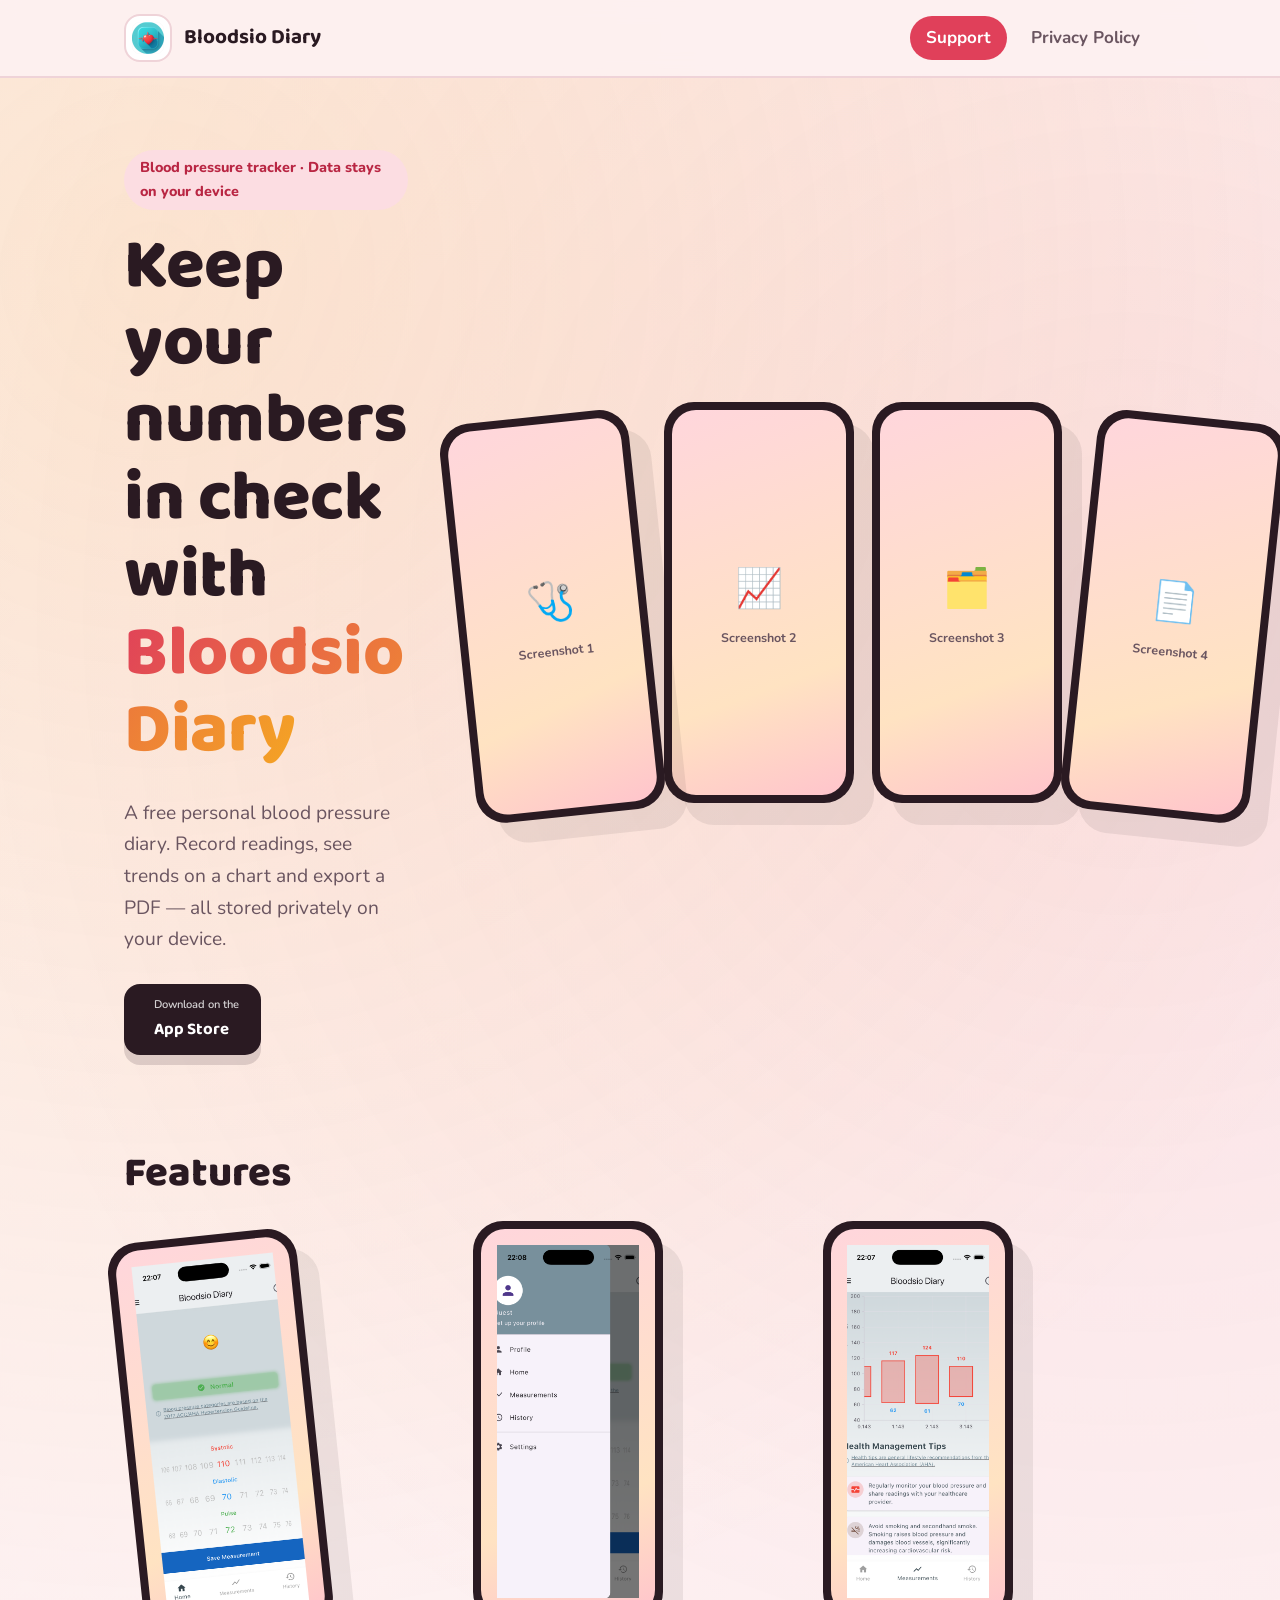
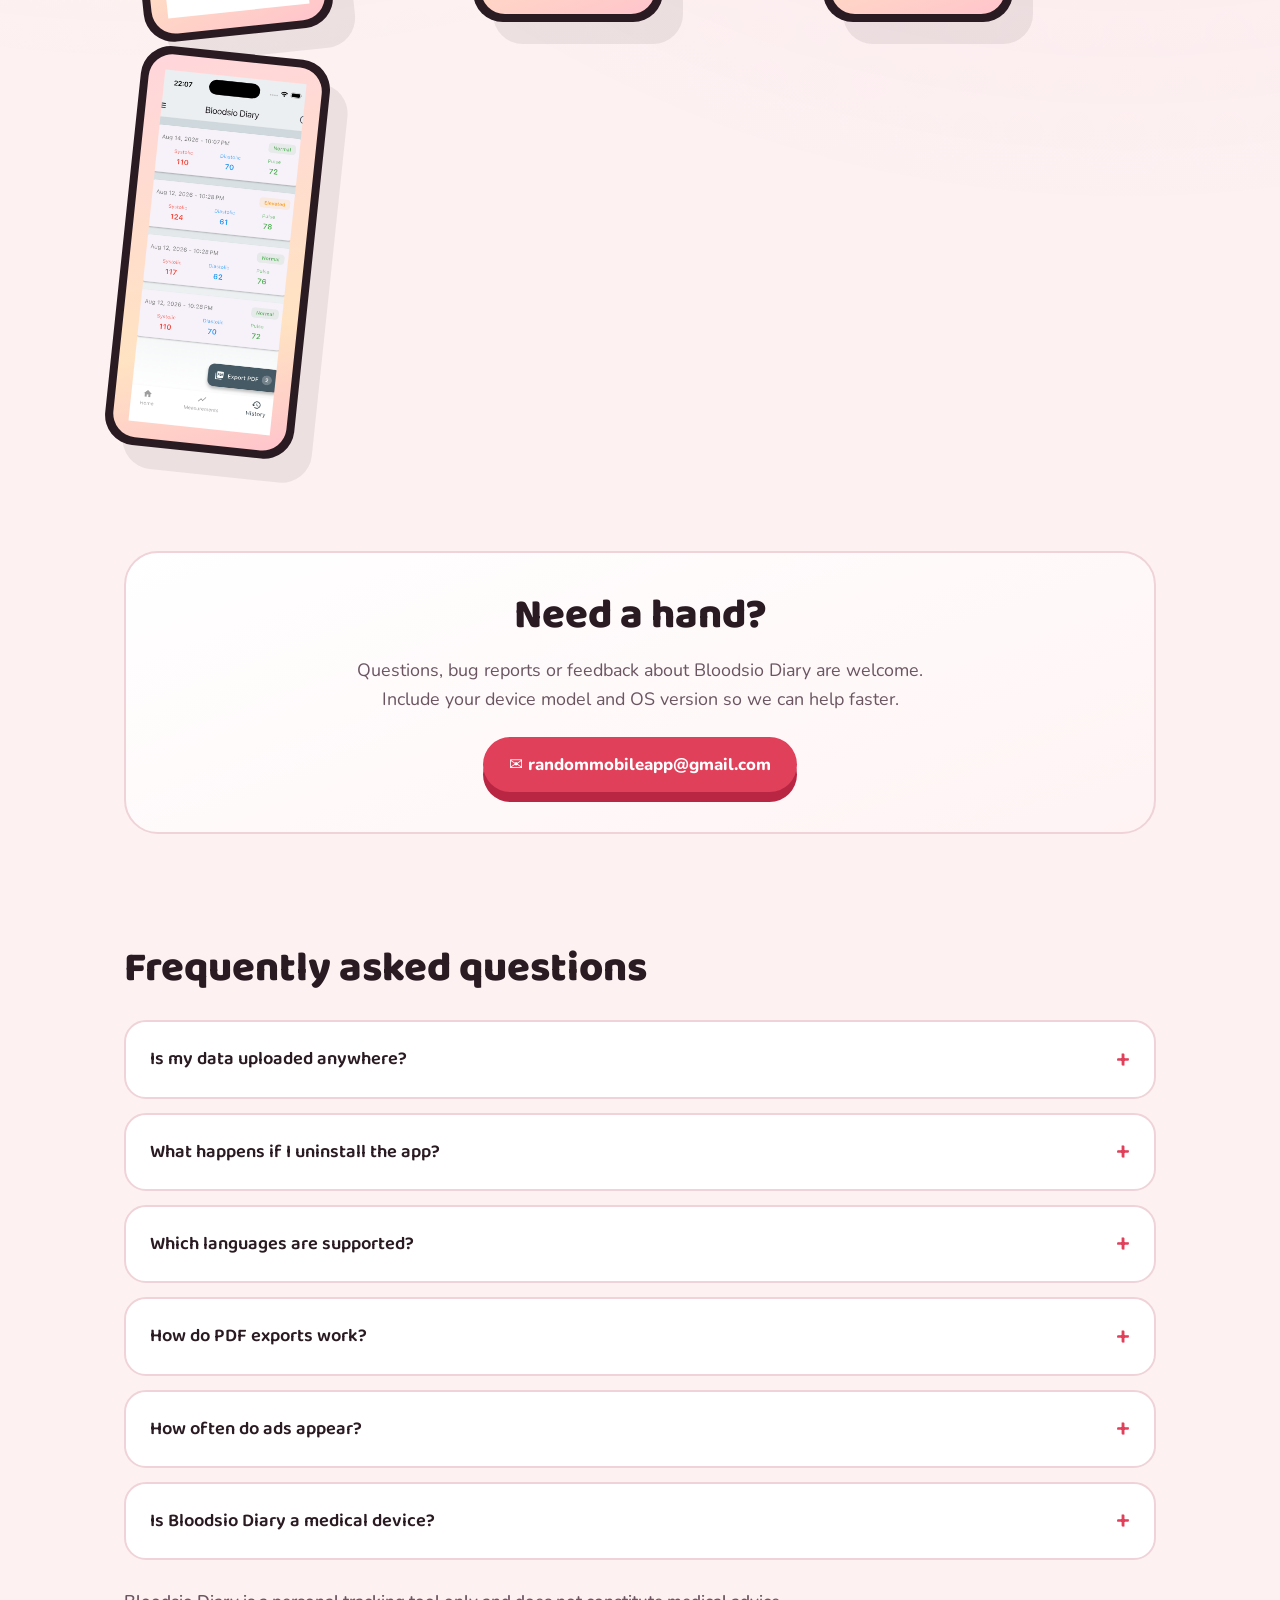
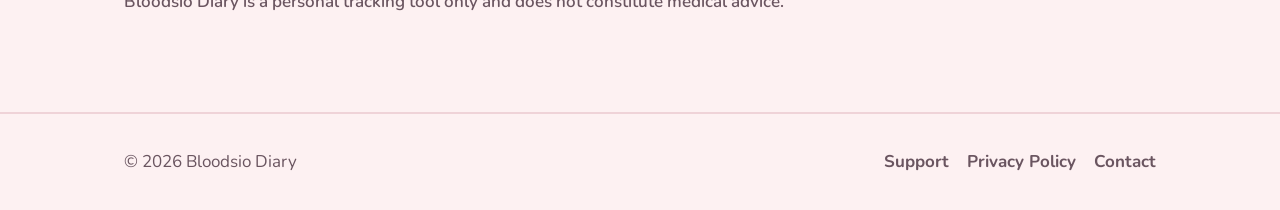
==== index.html @ 413f2391 "Add files via upload" ====
<!DOCTYPE html>
<html lang="en">
<head>
  <meta charset="UTF-8" />
  <meta name="viewport" content="width=device-width, initial-scale=1" />
  <title>Bloodsio Diary — Support</title>
  <meta name="description" content="Support and help for Bloodsio Diary, a free personal blood pressure tracking app. Contact us with questions, bug reports, or feedback." />
  <meta name="referrer" content="origin" />
  <meta property="og:title" content="Bloodsio Diary" />
  <meta property="og:type" content="website" />
  <meta property="og:description" content="Support and help for Bloodsio Diary." />
  <link rel="icon" type="image/svg+xml" href="/images/logo.svg" />
  <link rel="icon" type="image/png" sizes="32x32" href="/images/logo.png" />
  <link rel="preconnect" href="https://fonts.googleapis.com" />
  <link rel="preconnect" href="https://fonts.gstatic.com" crossorigin />
  <link href="https://fonts.googleapis.com/css2?family=Baloo+2:wght@500;600;700;800&family=Nunito:wght@400;600;700;800&display=swap" rel="stylesheet" />
  <link rel="stylesheet" href="styles.css" />
</head>
<body>
  <header class="site-header">
    <nav class="nav" aria-label="Primary">
      <a class="brand" href="index.html">
        <span class="logo"><img src="images/logo.png"></span>
        <span class="name">Bloodsio Diary</span>
      </a>
      <div class="nav-links">
        <a href="index.html" class="active">Support</a>
        <a href="privacy-policy.html">Privacy&nbsp;Policy</a>
      </div>
    </nav>
  </header>

  <main>
    <section class="hero">
      <div class="wrap hero-grid">
        <div>
          <span class="eyebrow">Blood pressure tracker · Data stays on your device</span>
          <h1>Keep your numbers in check with <span class="glaze">Bloodsio Diary</span></h1>
          <p class="lead">A free personal blood pressure diary. Record readings, see trends on a chart and export a PDF — all stored privately on your device.</p>
          <div class="badges">
            <!-- Replace href="#" with your store link -->
            <a class="store-badge" href="#" aria-label="Download the app">
              <span class="ico" aria-hidden="true"></span>
              <span><small>Download on the</small><b>App Store</b></span>
            </a>
          </div>
        </div>

        <div class="phones" aria-hidden="true">
          <!-- Replace the placeholder screens with your own screenshots:
               <div class="screen"><img src="images/screen-1.png" alt="Bloodsio Diary screen"></div> -->
          <div class="phone tilt-l"><div class="screen"><div><div class="ph-emoji">🩺</div><div class="ph-note">Screenshot 1</div></div></div></div>
          <div class="phone"><div class="screen"><div><div class="ph-emoji">📈</div><div class="ph-note">Screenshot 2</div></div></div></div>
          <div class="phone"><div class="screen"><div><div class="ph-emoji">🗂️</div><div class="ph-note">Screenshot 3</div></div></div></div>
          <div class="phone tilt-r"><div class="screen"><div><div class="ph-emoji">📄</div><div class="ph-note">Screenshot 4</div></div></div></div>
        </div>
      </div>
    </section>

    <section class="section" id="features">
      <div class="wrap">
        <h2>Features</h2>
        <div class="info-grid">
          <div class="phone tilt-l">
            <div class="screen"><img src="images/screen-1.png" alt="Oynanış"></div>
          </div>
          <div class="phone">
            <div class="screen"><img src="images/screen-2.png" alt="Oynanış"></div>
          </div>
          <div class="phone">
            <div class="screen"><img src="images/screen-3.png" alt="Oynanış"></div>
          </div>
          <div class="phone tilt-r">
            <div class="screen"><img src="images/screen-4.png" alt="Oynanış"></div>
          </div>
        </div>
      </div>
    </section>

    <section class="section" id="support">
      <div class="wrap">
        <div class="card support-card">
          <h2>Need a hand?</h2>
          <p>Questions, bug reports or feedback about Bloodsio Diary are welcome. Include your device model and OS version so we can help faster.</p>
          <a class="contact-pill" href="mailto:randommobileapp@gmail.com">✉️ randommobileapp@gmail.com</a>
        </div>
      </div>
    </section>

    <section class="section" id="faq">
      <div class="wrap">
        <h2>Frequently asked questions</h2>
        <div class="faq">
          <details class="faq-item">
            <summary>Is my data uploaded anywhere?</summary>
            <div class="answer">No. All your measurements and profile information are stored exclusively on your device and are never sent to servers or third parties.</div>
          </details>
          <details class="faq-item">
            <summary>What happens if I uninstall the app?</summary>
            <div class="answer">Because there is no cloud backup, uninstalling or reinstalling the app permanently deletes your local data. It cannot be recovered.</div>
          </details>
          <details class="faq-item">
            <summary>Which languages are supported?</summary>
            <div class="answer">English, Turkish, Russian, German, French, Italian and Greek. The app follows your device's system language.</div>
          </details>
          <details class="faq-item">
            <summary>How do PDF exports work?</summary>
            <div class="answer">You get 2 free PDF exports per day. You can watch an ad to earn additional export credits.</div>
          </details>
          <details class="faq-item">
            <summary>How often do ads appear?</summary>
            <div class="answer">Full-screen ads appear approximately every 3–5 measurement saves. They help support development of the free app.</div>
          </details>
          <details class="faq-item">
            <summary>Is Bloodsio Diary a medical device?</summary>
            <div class="answer">No. It is a personal tracking tool only and does not constitute medical advice. Please consult a healthcare professional about your blood pressure.</div>
          </details>
        </div>
        <p class="reply-note" style="margin-top:28px">Bloodsio Diary is a personal tracking tool only and does not constitute medical advice.</p>
      </div>
    </section>
  </main>

  <footer class="site-footer">
    <div class="wrap footer-inner">
      <span>© <span id="year">2026</span> Bloodsio Diary</span>
      <nav aria-label="Footer">
        <a href="index.html">Support</a>
        <a href="privacy-policy.html">Privacy Policy</a>
        <a href="mailto:randommobileapp@gmail.com">Contact</a>
      </nav>
    </div>
  </footer>

  <script>document.getElementById("year").textContent = new Date().getFullYear();</script>
</body>
</html>
---- styles.css ----
/* ============================================================
   Bloodsio Diary — shared styles
   Health theme: soft rose, heart red, amber
   ============================================================ */

:root {
  --sky: #fdf1f2;
  --sky-deep: #f8dfe2;
  --card: #ffffff;
  --accent: #e0405a;
  --accent-deep: #b92643;
  --sun: #f5a623;
  --navy: #2a1a22;
  --navy-soft: #6a5560;
  --tint: #fcdde2;
  --line: #efd3d8;
  --shadow: 20px 22px 0 rgba(42, 26, 34, 0.08);
  --radius-lg: 34px;
  --radius-md: 22px;
  --maxw: 1080px;
  --font-display: "Baloo 2", system-ui, sans-serif;
  --font-body: "Nunito", system-ui, sans-serif;
}

* { box-sizing: border-box; }
html { scroll-behavior: smooth; }

body {
  margin: 0;
  font-family: var(--font-body);
  color: var(--navy);
  background-color: var(--sky);
  background-image:
    radial-gradient(circle at 12% 8%, rgba(245, 166, 35, 0.16), transparent 42%),
    radial-gradient(circle at 88% 18%, rgba(224, 64, 90, 0.10), transparent 40%);
  line-height: 1.65;
  font-size: 17px;
  -webkit-font-smoothing: antialiased;
}

h1, h2, h3 {
  font-family: var(--font-display);
  color: var(--navy);
  line-height: 1.1;
  margin: 0 0 0.4em;
}

a { color: var(--accent-deep); }

.wrap { max-width: var(--maxw); margin: 0 auto; padding: 0 24px; }

/* -------- Header / nav -------- */
.site-header {
  position: sticky;
  top: 0;
  z-index: 50;
  background: rgba(253, 241, 242, 0.9);
  backdrop-filter: blur(10px);
  border-bottom: 2px solid var(--line);
}
.nav {
  display: flex;
  align-items: center;
  justify-content: space-between;
  gap: 16px;
  padding: 14px 24px;
  max-width: var(--maxw);
  margin: 0 auto;
}
.brand {
  display: inline-flex;
  align-items: center;
  gap: 12px;
  text-decoration: none;
  color: var(--navy);
  font-family: var(--font-display);
  font-weight: 700;
  font-size: 1.3rem;
}
.logo {
  flex: 0 0 auto;
  width: 48px; height: 48px; border-radius: 16px;
  display: grid; place-items: center; font-size: 28px;
  background: var(--card); border: 2px solid var(--line);
  overflow: hidden;
}
.logo img { width: 100%; height: 100%; object-fit: contain; display: block; padding: 6px; }
.nav-links { display: flex; gap: 8px; align-items: center; }
.nav-links a {
  text-decoration: none;
  color: var(--navy-soft);
  font-weight: 700;
  padding: 8px 16px;
  border-radius: 999px;
  transition: background 0.15s, color 0.15s;
}
.nav-links a:hover { background: var(--tint); color: var(--accent-deep); }
.nav-links a.active { background: var(--accent); color: #fff; }

/* -------- Hero -------- */
.hero { padding: 72px 0 40px; }
.hero-grid {
  display: grid;
  grid-template-columns: 1.05fr 0.95fr;
  gap: 48px;
  align-items: center;
}
.eyebrow {
  display: inline-block;
  background: var(--tint);
  color: var(--accent-deep);
  font-weight: 800;
  padding: 6px 16px;
  border-radius: 999px;
  font-size: 0.9rem;
  margin-bottom: 18px;
}
.hero h1 {
  font-size: clamp(2.6rem, 6vw, 4.4rem);
  font-weight: 800;
  letter-spacing: -0.5px;
}
.hero h1 .glaze {
  background: linear-gradient(120deg, var(--accent), var(--sun));
  -webkit-background-clip: text;
  background-clip: text;
  color: transparent;
}
.hero p.lead {
  font-size: 1.2rem;
  color: var(--navy-soft);
  max-width: 46ch;
  margin: 10px 0 28px;
}
.badges { display: flex; flex-wrap: wrap; gap: 14px; }
.store-badge {
  display: inline-flex;
  align-items: center;
  gap: 12px;
  background: var(--navy);
  color: #fff;
  text-decoration: none;
  padding: 12px 22px 12px 18px;
  border-radius: 16px;
  font-weight: 700;
  box-shadow: 0 10px 0 rgba(42, 26, 34, 0.15);
  transition: transform 0.12s, box-shadow 0.12s;
}
.store-badge:hover { transform: translateY(3px); box-shadow: 0 7px 0 rgba(42, 26, 34, 0.15); }
.store-badge small { display: block; font-size: 0.7rem; font-weight: 600; opacity: 0.8; }
.store-badge b { font-family: var(--font-display); font-size: 1.05rem; }
.store-badge .ico { font-size: 1.6rem; }

/* Phone mockups */
.phones { position: relative; display: flex; justify-content: center; gap: 18px; }
.phone {
  width: 190px;
  aspect-ratio: 9 / 19;
  background: var(--navy);
  border-radius: 30px;
  padding: 8px;
  box-shadow: var(--shadow);
}
.phone .screen {
  width: 100%;
  height: 100%;
  border-radius: 24px;
  overflow: hidden;
  background: linear-gradient(160deg, #ffd6dc, #ffe3c2 70%, #ffc4cc);
  display: grid;
  place-items: center;
  text-align: center;
  color: var(--navy);
  padding: 16px;
}
.phone .screen img { width: 100%; height: 100%; object-fit: cover; }
.phone .screen .ph-emoji { font-size: 2.4rem; margin-bottom: 8px; }
.phone .screen .ph-note { font-size: 0.78rem; font-weight: 700; color: var(--navy-soft); }
.phone.tilt-l { transform: rotate(-6deg) translateY(14px); }
.phone.tilt-r { transform: rotate(6deg) translateY(14px); }

/* -------- Sections -------- */
.section { padding: 56px 0; }
.section h2 { font-size: clamp(1.9rem, 4vw, 2.6rem); font-weight: 800; }

.card {
  background: var(--card);
  border: 2px solid var(--line);
  border-radius: var(--radius-lg);
  padding: 40px;
}

.support-card {
  background: linear-gradient(160deg, var(--card), #fff3f4);
  text-align: center;
}
.support-card p { font-size: 1.12rem; color: var(--navy-soft); max-width: 52ch; margin: 0 auto 22px; }
.contact-pill {
  display: inline-flex;
  align-items: center;
  gap: 10px;
  background: var(--accent);
  color: #fff;
  text-decoration: none;
  font-weight: 800;
  padding: 14px 26px;
  border-radius: 999px;
  font-size: 1.05rem;
  box-shadow: 0 10px 0 var(--accent-deep);
  transition: transform 0.12s, box-shadow 0.12s;
}
.contact-pill:hover { transform: translateY(3px); box-shadow: 0 7px 0 var(--accent-deep); }
.reply-note { margin-top: 26px; margin-bottom: 0; color: var(--navy-soft); font-weight: 600; }

/* App info */
.info-grid {
  display: grid;
  grid-template-columns: repeat(3, 1fr);
  gap: 16px;
  margin-top: 24px;
}
.info-item {
  background: var(--card);
  border: 2px solid var(--line);
  border-radius: var(--radius-md);
  padding: 20px 24px;
}
.info-item small {
  display: block;
  color: var(--navy-soft);
  font-weight: 800;
  text-transform: uppercase;
  letter-spacing: 0.06em;
  font-size: 0.75rem;
}
.info-item b { font-family: var(--font-display); font-size: 1.2rem; }

/* FAQ */
.faq { display: grid; gap: 14px; margin-top: 28px; }
details.faq-item {
  background: var(--card);
  border: 2px solid var(--line);
  border-radius: var(--radius-md);
  padding: 4px 24px;
  transition: border-color 0.15s;
}
details.faq-item[open] { border-color: var(--accent); }
details.faq-item summary {
  list-style: none;
  cursor: pointer;
  font-family: var(--font-display);
  font-weight: 600;
  font-size: 1.15rem;
  padding: 18px 0;
  display: flex;
  justify-content: space-between;
  align-items: center;
  gap: 16px;
}
details.faq-item summary::-webkit-details-marker { display: none; }
details.faq-item summary::after {
  content: "+";
  font-size: 1.6rem;
  color: var(--accent);
  transition: transform 0.2s;
  line-height: 1;
}
details.faq-item[open] summary::after { transform: rotate(45deg); }
details.faq-item .answer { padding: 0 0 20px; color: var(--navy-soft); }

.thanks { text-align: center; font-family: var(--font-display); font-size: 1.4rem; font-weight: 700; color: var(--accent-deep); }

/* -------- Privacy policy document -------- */
.doc { padding: 48px 0 24px; }
.doc .card { padding: clamp(28px, 5vw, 60px); }
.doc h1 { font-size: clamp(2rem, 5vw, 3rem); font-weight: 800; }
.doc .updated {
  display: inline-block;
  background: var(--sky-deep);
  color: var(--navy-soft);
  font-weight: 700;
  padding: 5px 14px;
  border-radius: 999px;
  font-size: 0.9rem;
  margin-bottom: 8px;
}
.doc h2 {
  font-size: 1.5rem;
  font-weight: 700;
  margin-top: 2em;
  padding-top: 0.6em;
  border-top: 2px solid var(--line);
}
.doc h3 { font-size: 1.2rem; font-weight: 700; margin-top: 1.4em; color: var(--accent-deep); }
.doc p, .doc li { color: #43303a; max-width: 72ch; }
.doc ul { padding-left: 1.2em; }
.doc li { margin: 0.35em 0; }
.doc a { word-break: break-word; }
.toc {
  background: var(--sky);
  border: 2px dashed var(--line);
  border-radius: var(--radius-md);
  padding: 20px 26px;
  margin: 24px 0 8px;
}
.toc strong { font-family: var(--font-display); }
.toc ol { margin: 10px 0 0; padding-left: 1.4em; columns: 2; column-gap: 32px; }
.toc a { text-decoration: none; font-weight: 700; }
.toc a:hover { text-decoration: underline; }

/* -------- Footer -------- */
.site-footer {
  border-top: 2px solid var(--line);
  margin-top: 40px;
  padding: 34px 0;
  color: var(--navy-soft);
}
.footer-inner {
  display: flex;
  flex-wrap: wrap;
  justify-content: space-between;
  align-items: center;
  gap: 16px;
}
.footer-inner nav { display: flex; gap: 18px; }
.footer-inner a { color: var(--navy-soft); text-decoration: none; font-weight: 700; }
.footer-inner a:hover { color: var(--accent-deep); }

/* -------- Responsive -------- */
@media (max-width: 820px) {
  .hero-grid { grid-template-columns: 1fr; gap: 32px; }
  .phones { order: -1; }
  .phone { width: 150px; }
  .nav-links a { padding: 8px 12px; }
  .toc ol { columns: 1; }
  .info-grid { grid-template-columns: 1fr; }
}
@media (max-width: 480px) {
  body { font-size: 16px; }
  .brand span.name { display: none; }
  .phone.tilt-l, .phone.tilt-r { transform: none; }
  .phones { flex-wrap: wrap; }
  .card { padding: 28px 20px; }
  .contact-pill {
    max-width: 100%;
    font-size: 0.95rem;
    padding: 14px 20px;
    word-break: break-word;
    text-align: center;
  }
}

@media (prefers-reduced-motion: reduce) {
  * { scroll-behavior: auto; transition: none !important; }
}

:focus-visible { outline: 3px solid var(--sun); outline-offset: 3px; border-radius: 6px; }
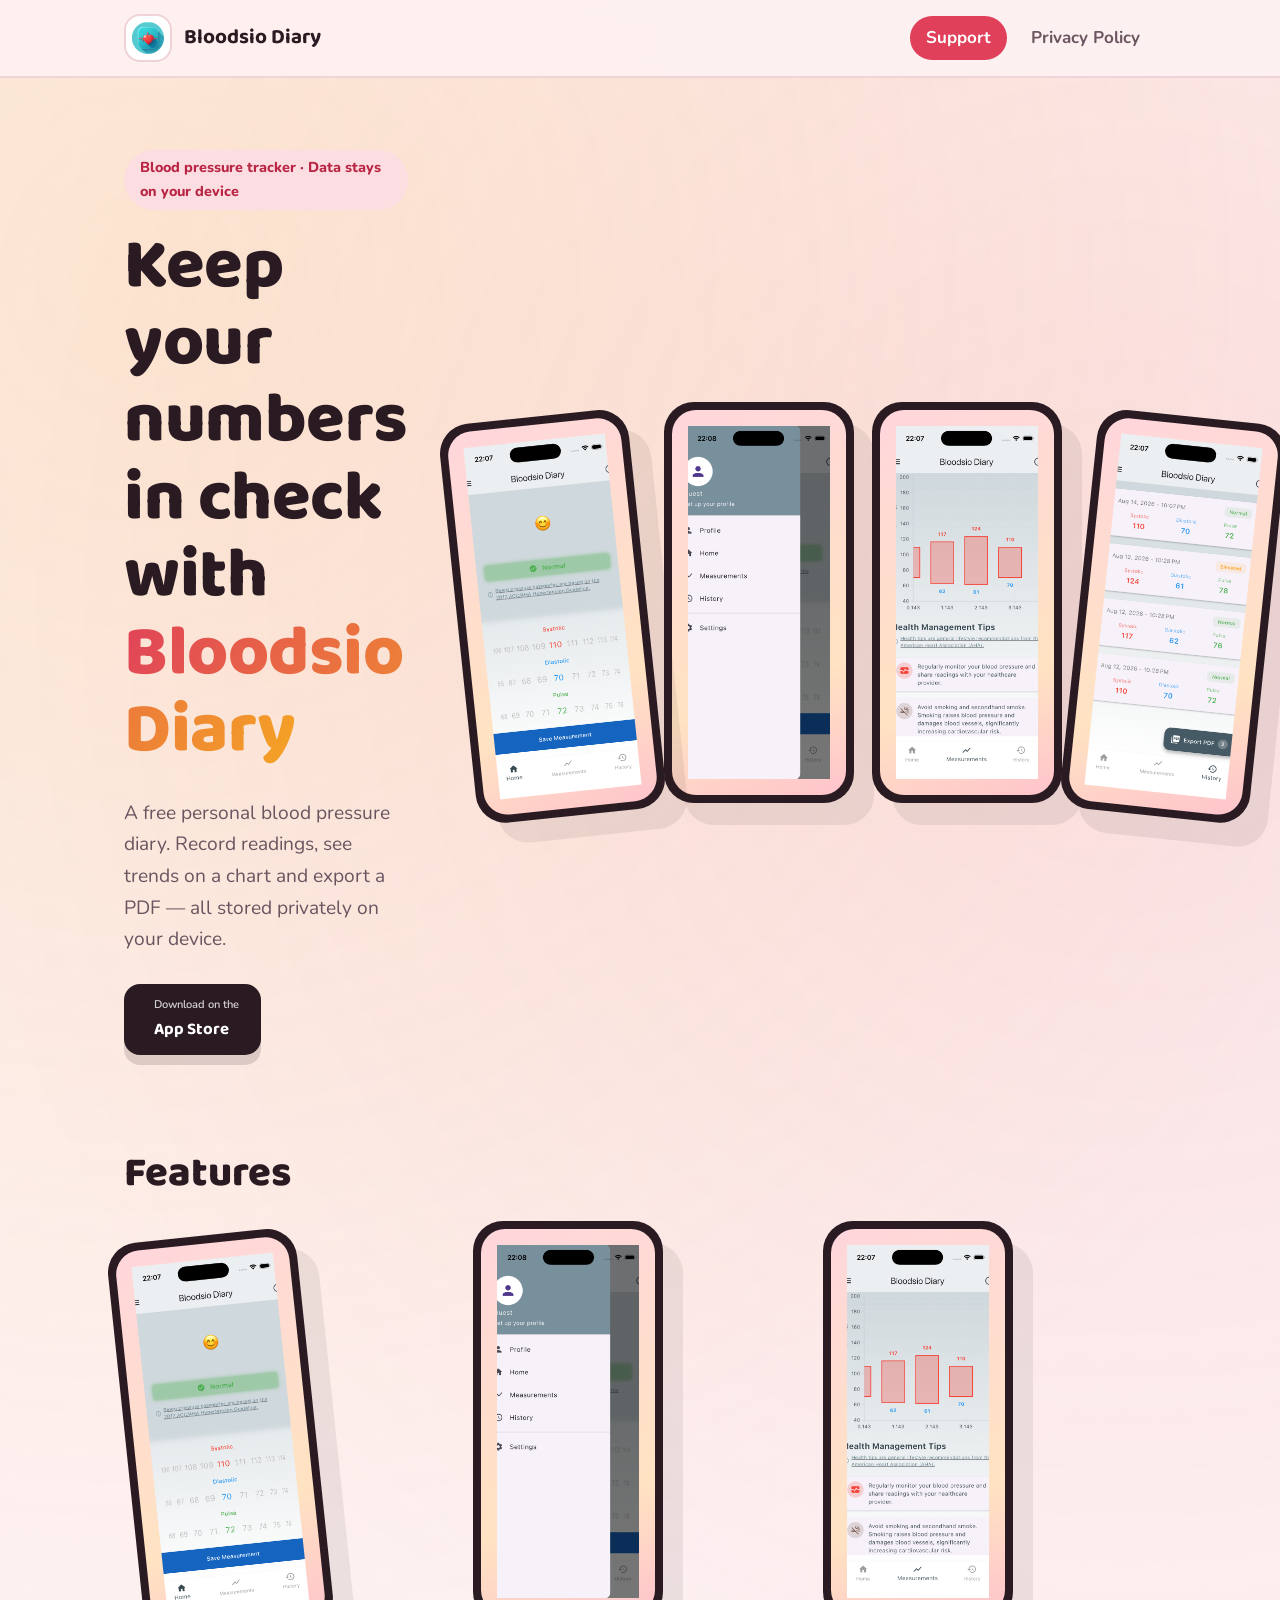
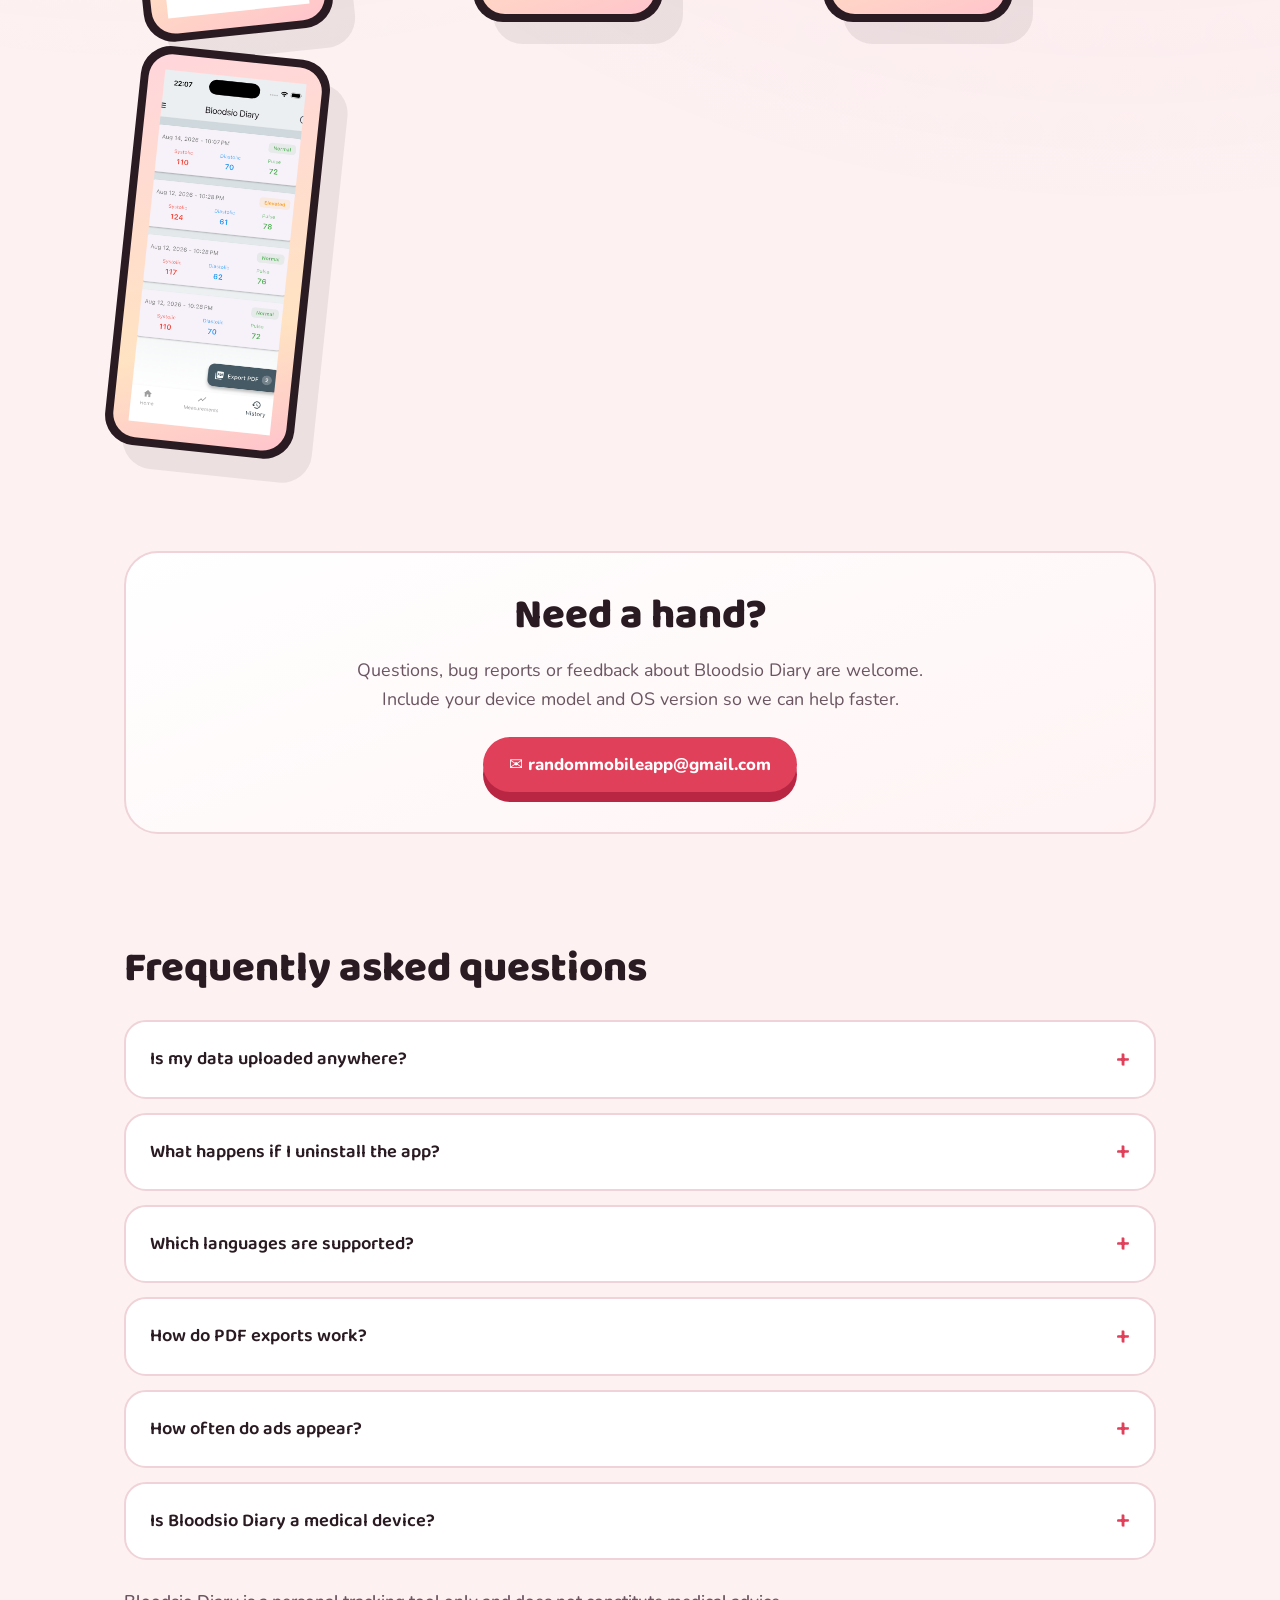
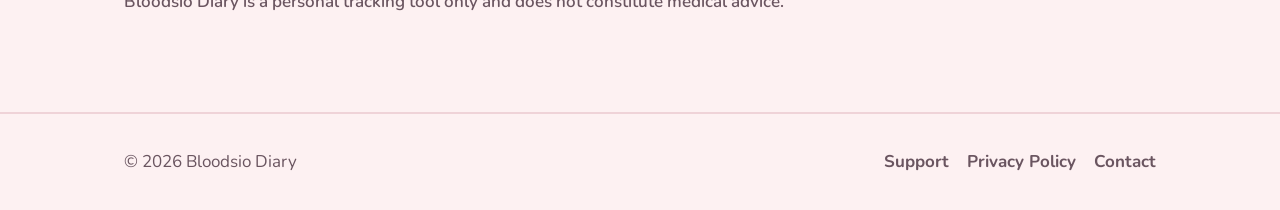
==== commit 51a27e6c: "Update index.html" ====
--- a/index.html
+++ b/index.html
@@ -49,10 +49,18 @@
         <div class="phones" aria-hidden="true">
           <!-- Replace the placeholder screens with your own screenshots:
                <div class="screen"><img src="images/screen-1.png" alt="Bloodsio Diary screen"></div> -->
-          <div class="phone tilt-l"><div class="screen"><div><div class="ph-emoji">🩺</div><div class="ph-note">Screenshot 1</div></div></div></div>
-          <div class="phone"><div class="screen"><div><div class="ph-emoji">📈</div><div class="ph-note">Screenshot 2</div></div></div></div>
-          <div class="phone"><div class="screen"><div><div class="ph-emoji">🗂️</div><div class="ph-note">Screenshot 3</div></div></div></div>
-          <div class="phone tilt-r"><div class="screen"><div><div class="ph-emoji">📄</div><div class="ph-note">Screenshot 4</div></div></div></div>
+          <div class="phone tilt-l">
+            <div class="screen"><img src="images/screen-1.png" alt="Oynanış"></div>
+          </div>
+          <div class="phone">
+            <div class="screen"><img src="images/screen-2.png" alt="Oynanış"></div>
+          </div>
+          <div class="phone">
+            <div class="screen"><img src="images/screen-3.png" alt="Oynanış"></div>
+          </div>
+          <div class="phone tilt-r">
+            <div class="screen"><img src="images/screen-4.png" alt="Oynanış"></div>
+          </div>
         </div>
       </div>
     </section>
